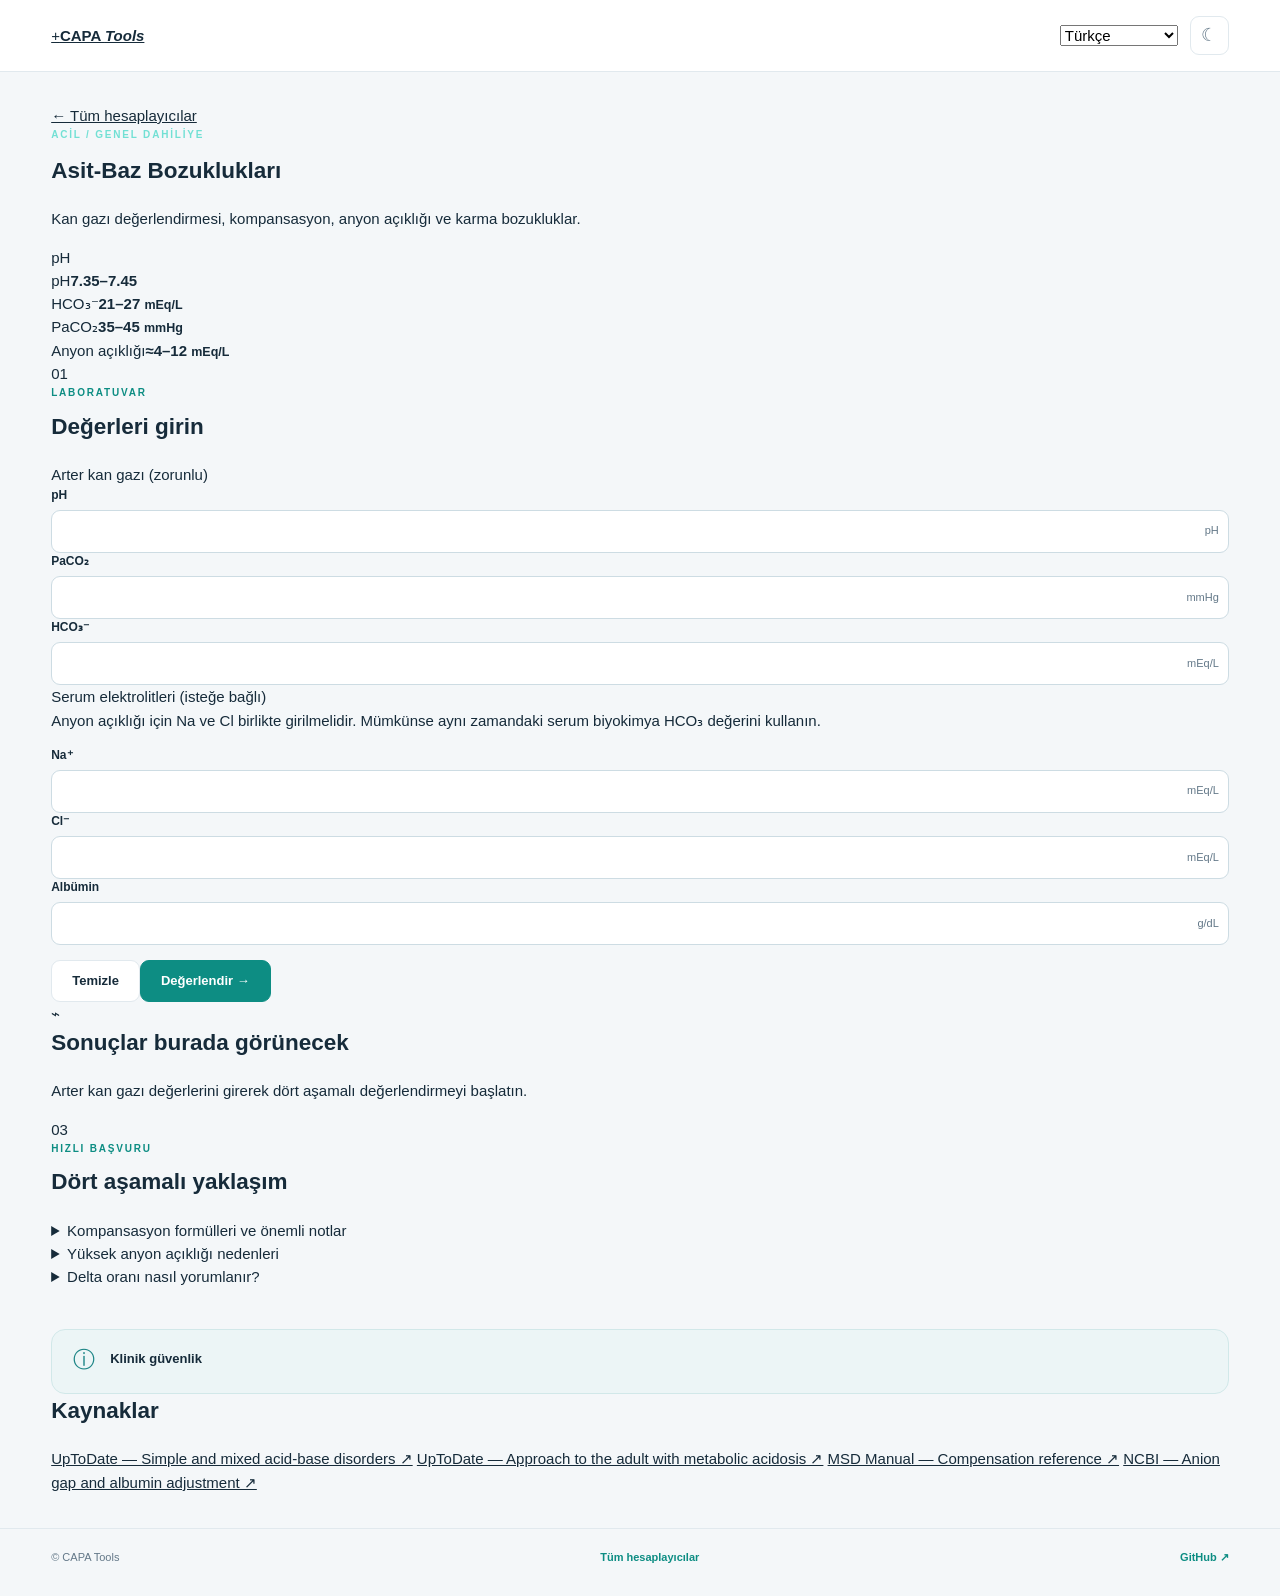
==== acidbase.html @ 9b5ca326 "Build dedicated acid-base workup page with concise clinical reference" ====
<!doctype html>
<html lang="tr" dir="ltr">
<head>
  <meta charset="utf-8">
  <meta name="viewport" content="width=device-width, initial-scale=1">
  <meta name="theme-color" content="#10283a">
  <meta name="description" content="CAPA Tools acid–base assessment: pH, expected compensation, anion gap and delta ratio.">
  <meta http-equiv="Content-Security-Policy" content="default-src 'self'; script-src 'self'; style-src 'self'; img-src 'self' data:; connect-src 'none'; object-src 'none'; base-uri 'self'; form-action 'none'">
  <title>Acid–Base Disorders · CAPA Tools</title>
  <link rel="stylesheet" href="styles.css">
  <link rel="stylesheet" href="acidbase.css">
  <script src="acidbase-engine.js" defer></script>
  <script src="acidbase.js" defer></script>
</head>
<body class="acid-page">
  <a href="#content" class="skip-link">Skip to content</a>
  <header class="topbar">
    <a class="ab-brand" href="./"><span class="ab-brand-symbol">+</span><strong>CAPA <em>Tools</em></strong></a>
    <div class="topbar-actions">
      <label for="lang" class="sr-only">Language</label>
      <select id="lang" aria-label="Language">
        <option value="tr">Türkçe</option><option value="az">Azərbaycanca</option><option value="ar">العربية</option><option value="en">English</option>
      </select>
      <button id="theme" type="button" class="icon-btn" aria-label="Toggle theme">☾</button>
    </div>
  </header>
  <main id="content" class="ab-container">
    <a href="./" class="ab-back" id="back">← Tüm hesaplayıcılar</a>
    <section class="ab-hero">
      <div><p class="eyebrow" id="eyebrow">ACİL / GENEL DAHİLİYE</p><h1 id="title">Asit-Baz Bozuklukları</h1><p id="intro">Kan gazı değerlendirmesi, kompansasyon, anyon açıklığı ve karma bozukluklar.</p></div>
      <div class="ab-hero-icon" aria-hidden="true">pH</div>
    </section>
    <section class="ab-normal" aria-label="Reference intervals">
      <div class="ab-normal-cell"><span>pH</span><strong>7.35–7.45</strong></div>
      <div class="ab-normal-cell"><span>HCO₃⁻</span><strong>21–27 <small>mEq/L</small></strong></div>
      <div class="ab-normal-cell"><span>PaCO₂</span><strong>35–45 <small>mmHg</small></strong></div>
      <div class="ab-normal-cell"><span id="agNormalLabel">Anyon açıklığı</span><strong>≈4–12 <small>mEq/L</small></strong></div>
    </section>
    <div class="ab-layout">
      <section class="ab-panel" aria-labelledby="inputsHeading">
        <div class="ab-panel-heading"><span class="ab-panel-index">01</span><div><p class="eyebrow dark" id="inputsEyebrow">LABORATUVAR</p><h2 id="inputsHeading">Değerleri girin</h2></div></div>
        <form id="acidForm" novalidate>
          <div class="ab-subtitle" id="abgSub">Arter kan gazı (zorunlu)</div>
          <div class="ab-field-grid">
            <div class="form-field"><label for="ph">pH</label><div class="input-shell"><input id="ph" name="ph" type="number" min="6.6" max="7.9" step="0.01" inputmode="decimal" required dir="ltr"><span class="field-unit">pH</span></div></div>
            <div class="form-field"><label for="pco2">PaCO₂</label><div class="input-shell"><input id="pco2" name="pco2" type="number" min="5" max="180" step="any" inputmode="decimal" required dir="ltr"><span class="field-unit">mmHg</span></div></div>
            <div class="form-field"><label for="hco3">HCO₃⁻</label><div class="input-shell"><input id="hco3" name="hco3" type="number" min="1" max="70" step="any" inputmode="decimal" required dir="ltr"><span class="field-unit">mEq/L</span></div></div>
          </div>
          <div class="ab-subtitle optional" id="chemSub">Serum elektrolitleri (isteğe bağlı)</div>
          <p class="ab-hint" id="chemHelp">Anyon açıklığı için Na ve Cl birlikte girilmelidir. Mümkünse aynı zamandaki serum biyokimya HCO₃ değerini kullanın.</p>
          <div class="ab-field-grid">
            <div class="form-field"><label for="na">Na⁺</label><div class="input-shell"><input id="na" name="na" type="number" min="70" max="220" step="any" inputmode="decimal" dir="ltr"><span class="field-unit">mEq/L</span></div></div>
            <div class="form-field"><label for="cl">Cl⁻</label><div class="input-shell"><input id="cl" name="cl" type="number" min="30" max="180" step="any" inputmode="decimal" dir="ltr"><span class="field-unit">mEq/L</span></div></div>
            <div class="form-field"><label for="albumin" id="albuminLabel">Albümin</label><div class="input-shell"><input id="albumin" name="albumin" type="number" min="0.5" max="6.5" step="any" inputmode="decimal" dir="ltr"><span class="field-unit">g/dL</span></div></div>
          </div>
          <p class="ab-form-error" id="formError" role="alert" aria-live="polite"></p>
          <div class="ab-actions"><button type="button" class="secondary-btn" id="clear">Temizle</button><button type="submit" class="primary-btn" id="run">Değerlendir →</button></div>
        </form>
      </section>
      <div class="ab-result-column">
        <section class="ab-panel ab-empty-result" id="placeholder" aria-label="Results">
          <div class="ab-placeholder-symbol">⌁</div><h2 id="placeholderTitle">Sonuçlar burada görünecek</h2><p id="placeholderText">Arter kan gazı değerlerini girerek dört aşamalı değerlendirmeyi başlatın.</p>
        </section>
        <section class="ab-panel" id="results" hidden aria-live="polite">
          <div class="ab-panel-heading"><span class="ab-panel-index">02</span><div><p class="eyebrow dark" id="resultEyebrow">ANALİZ</p><h2 id="resultsTitle">Değerlendirme</h2></div></div>
          <div class="ab-result-primary"><span id="phResultLabel">pH durumu</span><strong id="phResult"></strong><div id="primaryResult"></div></div>
          <div class="ab-result-block"><h3 id="compHeading">Beklenen kompansasyon</h3><div id="compContent"></div></div>
          <div class="ab-result-block"><h3 id="agHeading">Anyon açıklığı ve delta oranı</h3><div id="agContent"></div></div>
          <div class="ab-result-block" id="warningsBlock"><h3 id="cautionsHeading">Yorum ve uyarılar</h3><ul id="warnings"></ul></div>
        </section>
      </div>
    </div>
    <section class="ab-guide ab-panel" aria-labelledby="guideHeading">
      <div class="ab-panel-heading"><span class="ab-panel-index">03</span><div><p class="eyebrow dark" id="guideEyebrow">HIZLI BAŞVURU</p><h2 id="guideHeading">Dört aşamalı yaklaşım</h2></div></div>
      <div class="ab-guide-grid" id="guideSteps"></div>
      <details class="ab-details"><summary id="formulaSummary">Kompansasyon formülleri ve önemli notlar</summary><div class="ab-table-scroll"><table class="ab-ref-table"><thead><tr><th id="disorderHeading">Bozukluk</th><th id="formulaHeading">Beklenen yanıt</th></tr></thead><tbody id="formulaRows"></tbody></table></div><p class="ab-reference-note" id="formulaNote"></p></details>
      <details class="ab-details"><summary id="causesSummary">Yüksek anyon açıklığı nedenleri</summary><p class="ab-guide-copy" id="causesContent"></p></details>
      <details class="ab-details"><summary id="deltaSummary">Delta oranı nasıl yorumlanır?</summary><p class="ab-guide-copy" id="deltaContent"></p></details>
    </section>
    <section class="safety-note"><span class="safety-icon" aria-hidden="true">ⓘ</span><div><h3 id="safetyHeading">Klinik güvenlik</h3><p id="safetyContent"></p></div></section>
    <section class="ab-sources" aria-label="References">
      <h2 id="sourcesHeading">Kaynaklar</h2>
      <a href="https://www.uptodate.com/contents/simple-and-mixed-acid-base-disorders" target="_blank" rel="noopener noreferrer">UpToDate — Simple and mixed acid-base disorders ↗</a>
      <a href="https://www.uptodate.com/contents/approach-to-the-adult-with-metabolic-acidosis" target="_blank" rel="noopener noreferrer">UpToDate — Approach to the adult with metabolic acidosis ↗</a>
      <a href="https://www.msdmanuals.com/professional/multimedia/table/primary-changes-and-compensations-in-simple-acid-base-disorders" target="_blank" rel="noopener noreferrer">MSD Manual — Compensation reference ↗</a>
      <a href="https://www.ncbi.nlm.nih.gov/books/NBK448090/" target="_blank" rel="noopener noreferrer">NCBI — Anion gap and albumin adjustment ↗</a>
    </section>
  </main>
  <footer class="footer ab-footer"><span>© CAPA Tools</span><a href="./" id="footerBack">Tüm hesaplayıcılar</a><a href="https://github.com/denizseyithanoglu/capatools" target="_blank" rel="noopener noreferrer">GitHub ↗</a></footer>
  <noscript><p class="noscript">Enable JavaScript to calculate.</p></noscript>
</body>
</html>
---- styles.css ----
:root{color-scheme:light;--bg:#f4f7f9;--panel:#fff;--text:#162b3a;--muted:#637888;--border:#e1e9ee;--subtle:#f1f6f8;--primary:#0d8d83;--primary-dark:#086a64;--shadow:0 12px 35px rgba(14,42,58,.06)}
*{box-sizing:border-box}html{scroll-behavior:smooth}body{margin:0;font:15px/1.55 -apple-system,BlinkMacSystemFont,"Segoe UI",Tahoma,Arial,sans-serif;color:var(--text);background:var(--bg)}button,input,select{font:inherit}button{cursor:pointer}button:focus-visible,input:focus-visible,select:focus-visible,a:focus-visible{outline:3px solid #47b8b0;outline-offset:3px}a{color:inherit}h1,h2,h3,p{margin-top:0}.sr-only{position:absolute;width:1px;height:1px;padding:0;margin:-1px;overflow:hidden;clip:rect(0,0,0,0);white-space:nowrap;border:0}.skip-link{position:fixed;top:-80px;inset-inline-start:15px;z-index:200;padding:10px 15px;background:#fff;color:#062e38}.skip-link:focus{top:12px}.app-shell{display:grid;grid-template-columns:265px minmax(0,1fr);min-height:100vh}
.sidebar{position:sticky;top:0;align-self:start;height:100vh;display:flex;flex-direction:column;background:#102b3b;color:#d0e0e7;padding:32px 16px 20px;overflow-y:auto;z-index:25}.brand{text-decoration:none;display:flex;align-items:center;gap:12px;padding:0 14px 35px;color:#fff}.brand-mark{display:flex;align-items:center;justify-content:center;background:#16a99c;border-radius:13px;height:43px;width:43px;font-size:32px;font-weight:300;box-shadow:0 6px 20px rgba(25,171,160,.24)}.brand strong{font-size:21px;letter-spacing:-.6px;line-height:1.2;display:block}.brand-accent{font-weight:400;color:#56d8cc}.brand small{display:block;color:#a7bbc5;font-size:11px;letter-spacing:.2px;margin-top:2px}.nav-overline{font-size:10px;letter-spacing:1.4px;font-weight:800;color:#7295a5;margin:0 14px 12px}.category-item{width:100%;display:flex;align-items:center;gap:12px;border:0;background:transparent;color:#b9ced7;text-align:start;padding:11px 12px;margin:2px 0;border-radius:10px;font-size:13px;min-height:44px;transition:background .15s,color .15s}.category-item:hover{background:#1a3a49;color:#fff}.category-item.active{background:#1a504f;color:#fff;box-shadow:inset 3px 0 0 #3bd2c1}.category-emoji{font-size:18px;width:22px;text-align:center;flex-shrink:0}.category-name{flex:1}.category-count{font-size:11px;color:#8caab5;background:#203d4d;padding:2px 8px;border-radius:14px}.category-item.active .category-count{color:#d7faf5;background:#276b68}.sidebar-foot{margin-top:auto;padding:27px 13px 5px;color:#779aa7;font-size:11px;display:flex;align-items:flex-start;gap:9px}.status-dot{width:7px;height:7px;min-width:7px;border-radius:50%;background:#52d4c6;margin-top:5px}.main-column{min-width:0}.topbar{height:72px;background:var(--panel);border-bottom:1px solid var(--border);display:flex;align-items:center;justify-content:space-between;padding:0 clamp(22px,4vw,60px)}.topbar-name{font-size:13px;letter-spacing:.6px;font-weight:500;color:var(--muted)}.topbar-name strong{color:var(--primary)}.topbar-actions{display:flex;align-items:center;gap:12px}#languageSelect{border:1px solid var(--border);background:var(--panel);color:var(--text);border-radius:9px;padding:8px 10px;min-height:38px;max-width:170px}.icon-btn{border:1px solid var(--border);background:var(--panel);color:var(--muted);border-radius:9px;width:39px;height:39px;display:grid;place-items:center;font-size:18px}.icon-btn:hover{background:var(--subtle);color:var(--text)}.mobile-menu{display:none}
main{padding:32px clamp(22px,4vw,60px) 34px;max-width:1580px;margin:auto}.hero{position:relative;display:flex;justify-content:space-between;align-items:center;overflow:hidden;background:linear-gradient(115deg,#102e40 8%,#174b56 75%,#18635f);color:#fff;min-height:241px;border-radius:20px;padding:38px clamp(24px,4.2vw,55px);box-shadow:0 18px 42px rgba(15,55,66,.12)}.hero-copy{position:relative;z-index:2;max-width:650px}.eyebrow{color:#72e0d4;font-weight:800;font-size:10px;letter-spacing:1.8px;margin:0 0 11px}.hero h1{font-size:clamp(25px,3vw,37px);letter-spacing:-1.1px;line-height:1.18;margin:0 0 12px;font-weight:760}.hero p{font-size:14px;color:#c9dce2;max-width:610px;line-height:1.75;margin-bottom:23px}.hero-metrics{display:flex;gap:26px;flex-wrap:wrap}.metric{display:flex;align-items:baseline;gap:8px}.metric strong{font-size:22px;line-height:1;color:#fff}.metric span{font-size:11px;color:#a8cbd1}.hero-symbol{width:190px;height:190px;flex-shrink:0;border:1px solid rgba(161,239,232,.17);border-radius:50%;display:grid;place-items:center;margin-inline-end:30px;position:relative}.hero-symbol:before,.hero-symbol:after{content:"";position:absolute;inset:24px;border:1px solid rgba(142,220,214,.2);border-radius:50%}.hero-symbol:after{inset:-30px}.hero-symbol>span{font-size:105px;font-weight:200;line-height:1;color:#48d5c6;text-shadow:0 0 32px rgba(61,212,199,.34)}.hero-symbol i{position:absolute;width:9px;height:9px;border-radius:50%;background:#55d5ca;top:20px;left:22px}.hero-symbol i:last-child{top:auto;left:auto;right:5px;bottom:35px;width:5px;height:5px}
.workspace{margin-top:38px}.section-head{display:flex;justify-content:space-between;align-items:flex-end;gap:20px}.eyebrow.dark{color:var(--primary);margin-bottom:9px}.section-head h2{font-size:26px;letter-spacing:-.7px;line-height:1.2;margin-bottom:7px}.section-description{color:var(--muted);font-size:13px;margin-bottom:0}.tool-controls{display:flex;align-items:center;justify-content:space-between;gap:20px;margin-top:22px;margin-bottom:18px}.search-wrap{position:relative;display:flex;align-items:center;flex:1;max-width:470px}.search-wrap>span{position:absolute;inset-inline-start:15px;color:#7b98a4;font-size:24px;font-weight:400;pointer-events:none;line-height:1}.search-wrap input{width:100%;height:44px;border:1px solid var(--border);border-radius:11px;padding:0 40px;background:var(--panel);color:var(--text);outline-offset:2px}.search-wrap input::placeholder{color:#9baeb8}.results-count{white-space:nowrap;color:var(--muted);font-size:12px}.tool-grid{display:grid;grid-template-columns:repeat(auto-fill,minmax(225px,1fr));gap:16px}.tool-card{position:relative;display:flex;flex-direction:column;min-height:189px;text-align:start;padding:19px 18px;border-radius:15px;border:1px solid var(--border);background:var(--panel);box-shadow:var(--shadow);transition:transform .17s,border-color .17s,box-shadow .17s;color:var(--text)}.tool-card:hover{transform:translateY(-3px);border-color:#8ad5ce;box-shadow:0 16px 31px rgba(14,42,58,.1)}.tool-card:focus-visible{outline:3px solid #47b8b0}.tool-card-top{display:flex;align-items:center;justify-content:space-between}.tool-icon{display:grid;place-items:center;width:42px;height:42px;border-radius:12px;background:#ebf7f5;font-size:22px}.tool-favorite{background:transparent;border:0;color:#a4b6bf;font-size:20px;line-height:1;padding:6px;border-radius:8px}.tool-favorite:hover,.tool-favorite.selected{color:#cb994a}.tool-card h3{font-size:15px;letter-spacing:-.2px;margin:15px 0 5px;font-weight:730;line-height:1.3}.tool-card p{color:var(--muted);font-size:12px;margin:0;line-height:1.55;flex:1}.tool-card-bottom{display:flex;align-items:center;justify-content:space-between;margin-top:17px;padding-top:13px;border-top:1px solid var(--border);font-size:10px;color:#6f8a97}.tool-card-bottom span:last-child{font-size:18px;color:var(--primary)}.empty-state{padding:55px 20px;text-align:center;border:1px dashed var(--border);border-radius:18px;background:var(--panel)}.empty-icon{color:#8aafba;font-size:35px}.empty-state h3{margin-bottom:5px}.empty-state p{color:var(--muted);font-size:13px}.safety-note{display:flex;align-items:flex-start;gap:15px;background:#ecf5f6;border:1px solid #d1e8e9;border-radius:14px;padding:19px 21px;margin-top:40px}.safety-icon{font-size:22px;color:#1d8586;line-height:1}.safety-note h3{font-size:13px;margin-bottom:5px}.safety-note p{font-size:12px;line-height:1.7;color:#536e79;margin:0}.footer{display:flex;gap:20px;flex-wrap:wrap;align-items:center;justify-content:space-between;border-top:1px solid var(--border);padding:20px clamp(22px,4vw,60px) 30px;color:var(--muted);font-size:11px}.footer a{text-decoration:none;color:var(--primary);font-weight:600}
.dialog-backdrop{position:fixed;inset:0;background:rgba(4,22,33,.68);z-index:80;display:flex;align-items:center;justify-content:center;padding:20px;backdrop-filter:blur(4px)}[hidden]{display:none!important}.calc-dialog{background:var(--panel);border-radius:20px;width:min(100%,690px);max-height:min(92vh,870px);display:flex;flex-direction:column;box-shadow:0 28px 90px rgba(0,0,0,.28);overflow:hidden}.dialog-head{display:flex;justify-content:space-between;align-items:flex-start;gap:14px;padding:26px 30px 16px;border-bottom:1px solid var(--border)}.dialog-heading{display:flex;gap:15px;align-items:center;min-width:0}.dialog-icon{width:48px;height:48px;display:grid;place-items:center;flex-shrink:0;border-radius:14px;background:#e8f7f5;font-size:24px}.dialog-heading h2{font-size:22px;letter-spacing:-.4px;line-height:1.23;margin:0}.dialog-heading .eyebrow{font-size:10px;letter-spacing:1px}.close-btn{flex-shrink:0}.dialog-scroll{overflow-y:auto;padding:24px 30px;overscroll-behavior:contain}.dialog-intro{color:var(--muted);font-size:13px;margin-bottom:22px}.fields-grid{display:grid;grid-template-columns:repeat(2,minmax(0,1fr));gap:18px}.form-field{display:flex;flex-direction:column;gap:7px;min-width:0}.form-field label{font-size:12px;font-weight:700;line-height:1.35}.form-field input,.form-field select{width:100%;height:43px;border:1px solid #cddce3;border-radius:9px;background:var(--panel);color:var(--text);padding:0 12px;min-width:0}.form-field input:focus,.form-field select:focus{border-color:var(--primary)}.form-field input[aria-invalid=true]{border-color:#ce6c5e}.input-shell{position:relative}.input-shell input{padding-inline-end:72px;direction:ltr;text-align:start}.field-unit{position:absolute;inset-inline-end:10px;top:50%;transform:translateY(-50%);font-size:11px;color:var(--muted);pointer-events:none}.field-help{font-size:11px;color:var(--muted);line-height:1.5;margin:0}.form-error{display:block;margin-top:12px;color:#b13a2f;font-size:12px;min-height:18px}.calc-output{background:#eaf8f5;border:1px solid #bce4dd;border-radius:12px;margin-top:18px;padding:19px 20px}.output-label{font-size:11px;font-weight:800;letter-spacing:.6px;text-transform:uppercase;color:#447d79}.output-value{display:flex;align-items:baseline;gap:10px;flex-wrap:wrap;margin-top:5px;color:#086c64}.output-value strong{font-size:35px;letter-spacing:-1px;line-height:1.2;direction:ltr;unicode-bidi:isolate}.output-value span{font-size:14px}.calc-output p{font-size:12px;color:#52746f;margin:7px 0 0}.calc-warning{margin-top:21px;padding:13px 15px;border-inline-start:3px solid #d5a14d;background:#fff7e9;border-radius:3px 9px 9px 3px;font-size:12px;color:#755521;line-height:1.7}.reference-block{margin-top:23px;padding-top:16px;border-top:1px solid var(--border);font-size:11px;display:flex;flex-wrap:wrap;align-items:center;gap:8px;color:var(--muted)}.reference-block a{color:var(--primary);font-weight:700;text-decoration:none}.reference-block a:hover{text-decoration:underline}.reference-block p{flex-basis:100%;margin:1px 0 0;font-size:11px;direction:ltr;text-align:start;unicode-bidi:isolate;overflow-wrap:anywhere}.dialog-footer{display:flex;justify-content:flex-end;gap:11px;padding:17px 30px 22px;border-top:1px solid var(--border)}.primary-btn,.secondary-btn{border-radius:9px;padding:10px 20px;min-height:42px;font-size:13px;font-weight:740}.primary-btn{color:#fff;background:var(--primary);border:1px solid var(--primary)}.primary-btn:hover{background:var(--primary-dark)}.secondary-btn{color:var(--text);background:var(--panel);border:1px solid var(--border)}.secondary-btn:hover{background:var(--subtle)}.mobile-backdrop{position:fixed;inset:0;z-index:20;background:rgba(0,0,0,.55)}.noscript{text-align:center;padding:15px;background:#fff6cf}
:root[data-theme=dark]{color-scheme:dark;--bg:#0e1c27;--panel:#172c3a;--text:#ebf3f5;--muted:#a6bac4;--border:#2b4654;--subtle:#193746;--shadow:0 10px 25px rgba(0,0,0,.13)}:root[data-theme=dark] .tool-icon,:root[data-theme=dark] .dialog-icon{background:#194947}:root[data-theme=dark] .safety-note{background:#1b3c46;border-color:#285c63}:root[data-theme=dark] .safety-note p{color:#a9c5ce}:root[data-theme=dark] .safety-note h3{color:#e8f4f4}:root[data-theme=dark] .calc-output{background:#17433f;border-color:#22635a}:root[data-theme=dark] .output-label,:root[data-theme=dark] .calc-output p{color:#abd3ce}:root[data-theme=dark] .output-value{color:#68e1d1}:root[data-theme=dark] .calc-warning{background:#3b3023;color:#f6d8a1}:root[data-theme=dark] .form-field input,:root[data-theme=dark] .form-field select{border-color:#527080}
@media(max-width:1120px){.app-shell{grid-template-columns:235px minmax(0,1fr)}.sidebar{padding-inline:10px}.hero-symbol{width:140px;height:140px;margin-inline-end:15px}.hero-symbol>span{font-size:79px}.tool-grid{grid-template-columns:repeat(auto-fill,minmax(205px,1fr))}}
@media(max-width:820px){.app-shell{display:block}.sidebar{position:fixed;inset-block:0;inset-inline-start:0;width:min(85vw,310px);transform:translateX(-105%);transition:transform .2s ease;z-index:30}.sidebar.open{transform:translateX(0)}html[dir=rtl] .sidebar{transform:translateX(105%)}html[dir=rtl] .sidebar.open{transform:translateX(0)}.mobile-menu{display:grid}.topbar{height:63px;padding-inline:19px}.topbar-name{margin-inline-end:auto;margin-inline-start:14px}.hero-symbol{display:none}.hero{min-height:205px}.hero p{margin-bottom:17px}main{padding:22px 19px}.workspace{margin-top:29px}.tool-grid{grid-template-columns:repeat(2,minmax(0,1fr))}.footer{padding-inline:19px}}
@media(max-width:520px){.hero{padding:28px 23px;border-radius:16px}.hero h1{font-size:26px}.hero-metrics{gap:15px}.metric strong{font-size:19px}.metric span{font-size:10px}.section-head h2{font-size:22px}.tool-grid{grid-template-columns:1fr;gap:11px}.tool-card{min-height:150px}.tool-card h3{margin-top:12px}.tool-controls{gap:10px}.results-count{font-size:10px}.dialog-backdrop{padding:0;align-items:stretch}.calc-dialog{width:100%;max-height:100dvh;height:100dvh;border-radius:0}.dialog-head{padding:18px 17px 15px}.dialog-heading h2{font-size:19px}.dialog-scroll{padding:20px 18px}.dialog-footer{padding:13px 18px 18px}.fields-grid{grid-template-columns:1fr;gap:14px}#languageSelect{padding:7px;max-width:132px}.topbar-actions{gap:7px}.footer{gap:10px}.hero-symbol{display:none}}
@media(prefers-reduced-motion:reduce){*,*:before,*:after{scroll-behavior:auto!important;transition:none!important;animation:none!important}}
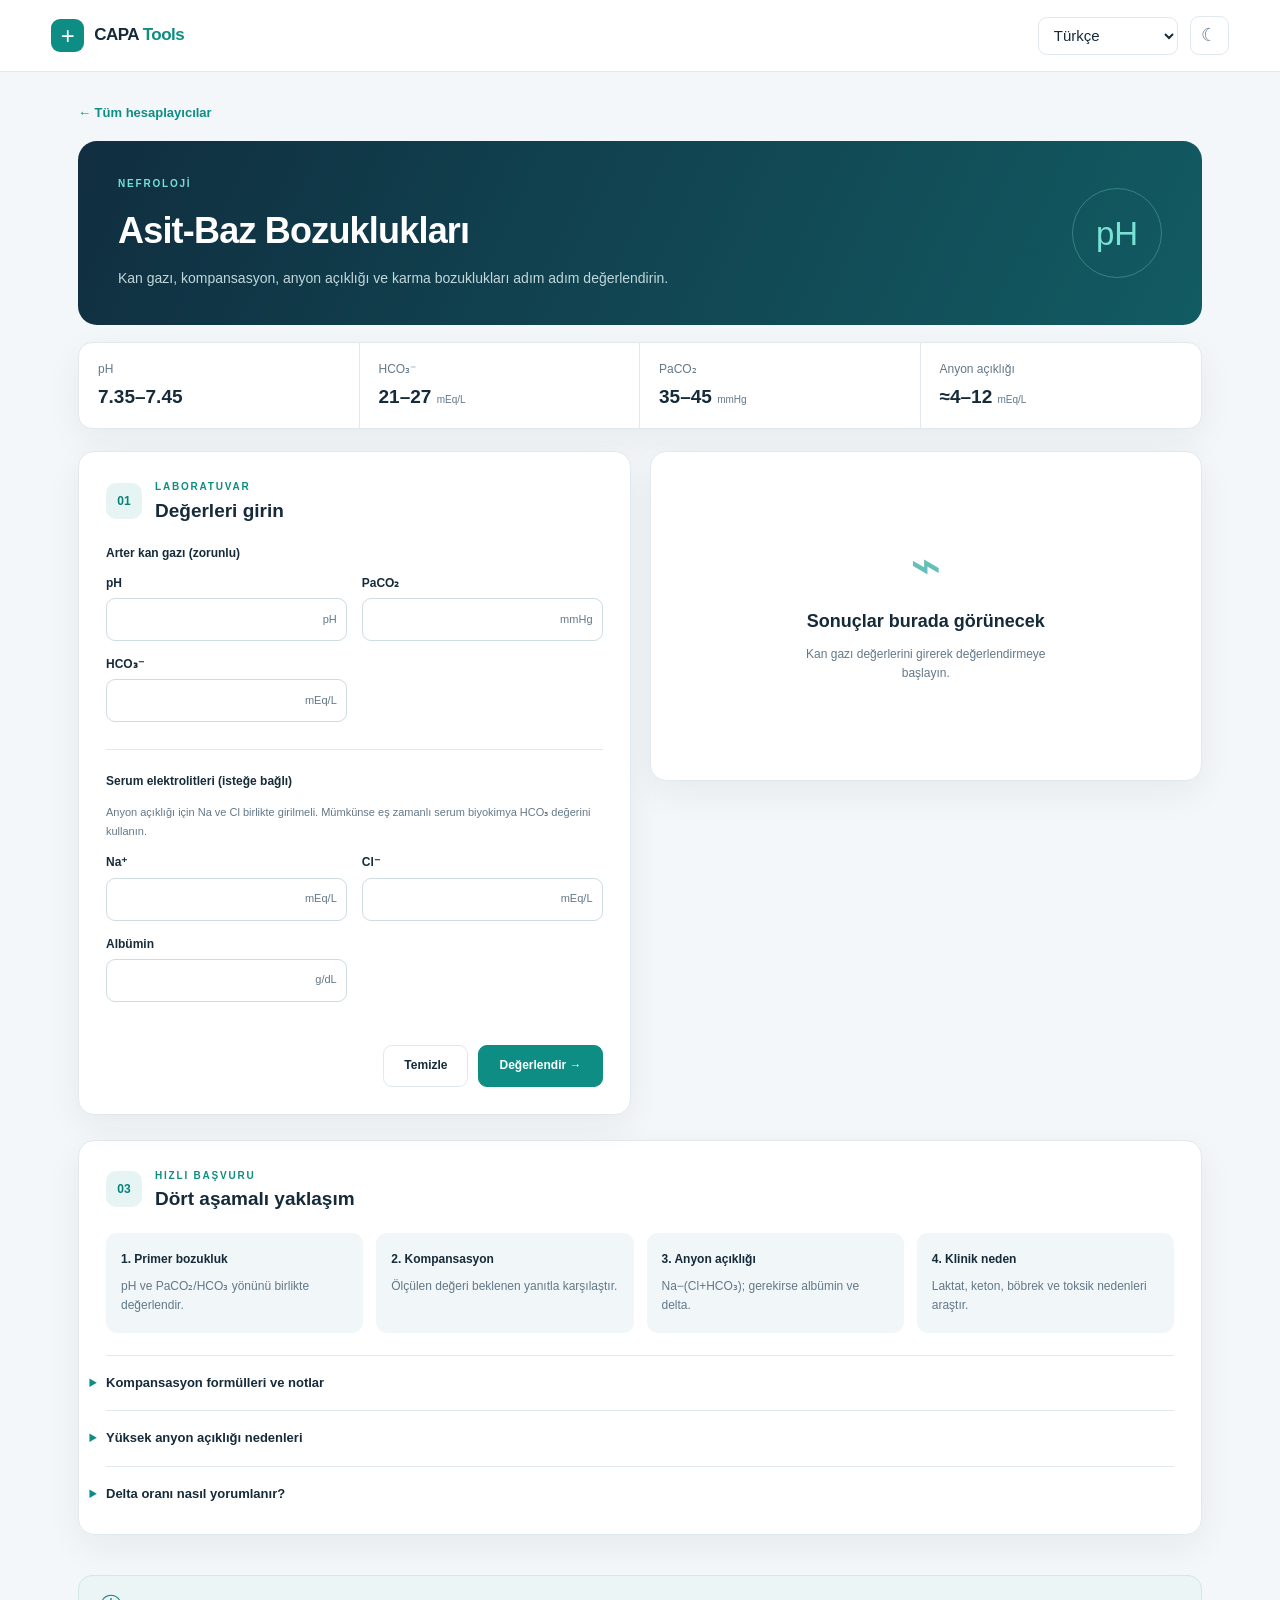
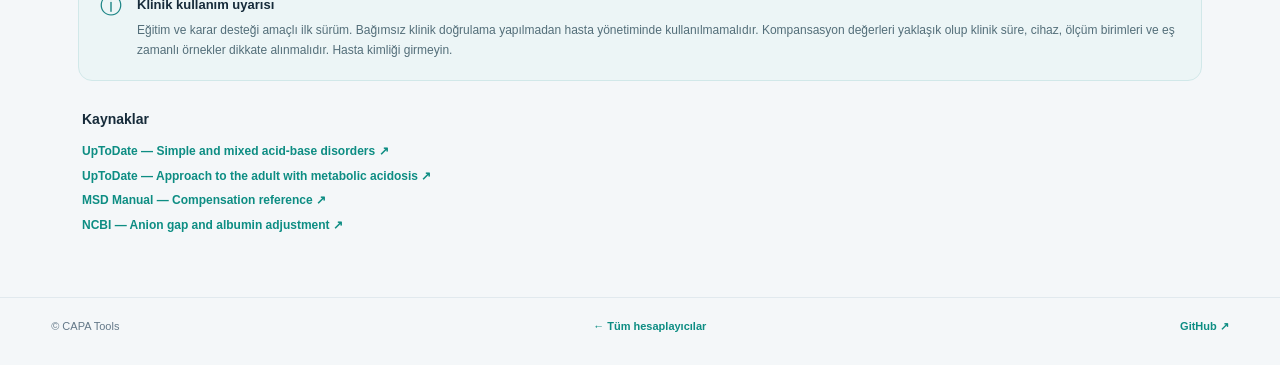
==== commit 59250f74: "Move acid-base calculator under nephrology" ====
--- a/acidbase.html
+++ b/acidbase.html
@@ -27,7 +27,7 @@
   <main id="content" class="ab-container">
     <a href="./" class="ab-back" id="back">← Tüm hesaplayıcılar</a>
     <section class="ab-hero">
-      <div><p class="eyebrow" id="eyebrow">ACİL / GENEL DAHİLİYE</p><h1 id="title">Asit-Baz Bozuklukları</h1><p id="intro">Kan gazı değerlendirmesi, kompansasyon, anyon açıklığı ve karma bozukluklar.</p></div>
+      <div><p class="eyebrow" id="eyebrow">NEFROLOJİ</p><h1 id="title">Asit-Baz Bozuklukları</h1><p id="intro">Kan gazı değerlendirmesi, kompansasyon, anyon açıklığı ve karma bozukluklar.</p></div>
       <div class="ab-hero-icon" aria-hidden="true">pH</div>
     </section>
     <section class="ab-normal" aria-label="Reference intervals">
--- a/acidbase.css
+++ b/acidbase.css
@@ -0,0 +1 @@
+.acid-page{min-height:100vh}.ab-brand{display:inline-flex;align-items:center;gap:10px;text-decoration:none;color:var(--text)}.ab-brand strong{font-size:17px;letter-spacing:-.5px}.ab-brand em{font-style:normal;color:var(--primary)}.ab-brand-symbol{display:grid;place-items:center;width:33px;height:33px;border-radius:9px;background:var(--primary);font-size:24px;color:white;line-height:1}.ab-container{max-width:1180px;padding:28px 28px 50px;margin:auto}.ab-back{display:inline-block;margin-bottom:18px;color:var(--primary);font-size:13px;font-weight:700;text-decoration:none}.ab-back:hover{text-decoration:underline}.ab-hero{display:flex;justify-content:space-between;align-items:center;gap:20px;border-radius:19px;padding:35px 40px;background:linear-gradient(115deg,#102e40,#125b62);color:#fff}.ab-hero h1{font-size:clamp(25px,3vw,36px);letter-spacing:-.8px;margin:0 0 10px}.ab-hero p:last-child{font-size:14px;color:#c2d7dc;margin:0}.ab-hero-icon{width:90px;height:90px;border:1px solid rgba(132,233,221,.3);color:#78e2d5;border-radius:50%;display:grid;place-items:center;font-size:33px;font-weight:300;flex-shrink:0}.ab-normal{display:grid;grid-template-columns:repeat(4,minmax(0,1fr));background:var(--panel);border:1px solid var(--border);border-radius:14px;margin-top:17px;box-shadow:var(--shadow)}.ab-normal-cell{padding:17px 19px;border-inline-end:1px solid var(--border);display:flex;flex-direction:column;gap:3px}.ab-normal-cell:last-child{border:0}.ab-normal-cell span{color:var(--muted);font-size:12px}.ab-normal-cell strong{font-size:19px;direction:ltr;unicode-bidi:isolate;text-align:start}.ab-normal-cell small{font-size:10px;color:var(--muted);font-weight:500}.ab-layout{display:grid;grid-template-columns:1fr 1fr;gap:19px;margin-top:22px;align-items:start}.ab-panel{border:1px solid var(--border);border-radius:16px;background:var(--panel);box-shadow:var(--shadow);padding:27px}.ab-panel-heading{display:flex;align-items:center;gap:13px;margin-bottom:22px}.ab-panel-index{width:36px;height:36px;flex-shrink:0;border-radius:10px;background:#e6f5f3;color:#078278;display:grid;place-items:center;font-size:12px;font-weight:800;direction:ltr}.ab-panel-heading h2{font-size:19px;line-height:1.2;margin:0}.ab-panel-heading .eyebrow{margin-bottom:5px}.ab-subtitle{font-size:12px;font-weight:800;margin:4px 0 12px}.ab-subtitle.optional{margin-top:27px;padding-top:22px;border-top:1px solid var(--border)}.ab-field-grid{display:grid;grid-template-columns:repeat(2,minmax(0,1fr));gap:15px}.ab-field-grid .form-field label{font-size:12px}.ab-hint{color:var(--muted);font-size:11px;line-height:1.7;margin:0 0 14px}.ab-form-error{color:#b63b32;font-size:12px;min-height:18px;margin:12px 0 3px}.ab-actions{display:flex;justify-content:flex-end;gap:10px;margin-top:13px}.ab-actions button{font-size:12px}.ab-empty-result{text-align:center;display:flex;align-items:center;justify-content:center;flex-direction:column;min-height:330px}.ab-placeholder-symbol{font-size:53px;line-height:1;color:#65beb7;margin-bottom:17px}.ab-empty-result h2{font-size:18px;margin-bottom:9px}.ab-empty-result p{color:var(--muted);font-size:12px;max-width:290px}.ab-result-primary{padding:18px 19px;border:1px solid #b4e0d8;background:#eaf8f6;border-radius:11px}.ab-result-primary>span{display:block;font-size:11px;color:#497d7a;font-weight:700}.ab-result-primary>strong{display:block;color:#08796d;font-size:23px;line-height:1.4;margin-top:3px}.ab-result-primary>div{font-size:13px;color:#375b62;margin-top:7px;font-weight:600}.ab-result-block{margin-top:22px;border-top:1px solid var(--border);padding-top:17px}.ab-result-block h3{font-size:13px;margin-bottom:13px}.ab-result-block p,.ab-result-block li{font-size:12px;line-height:1.75;color:var(--muted)}.ab-result-block ul{padding-inline-start:19px;margin-bottom:0}.ab-result-block li+li{margin-top:7px}.ab-result-block .ab-comparison{margin-bottom:12px;padding:12px 13px;background:var(--subtle);border-radius:9px}.ab-comparison strong{font-size:12px;display:block;margin-bottom:5px}.ab-comparison p{margin:0}.ab-comparison .ab-value{font-weight:750;color:var(--text);direction:ltr;unicode-bidi:isolate;display:inline-block}.ab-metric-line{display:flex;justify-content:space-between;align-items:baseline;gap:15px;padding:9px 0;border-bottom:1px solid var(--border);font-size:12px}.ab-metric-line span{color:var(--muted)}.ab-metric-line strong{font-size:16px;direction:ltr;unicode-bidi:isolate}.ab-guide{margin-top:25px}.ab-guide-grid{display:grid;grid-template-columns:repeat(4,minmax(0,1fr));gap:13px}.ab-guide-step{background:var(--subtle);padding:17px 15px;border-radius:11px}.ab-guide-step b{display:block;font-size:12px;margin-bottom:8px}.ab-guide-step p{font-size:12px;line-height:1.65;color:var(--muted);margin-bottom:0}.ab-details{border-top:1px solid var(--border);padding:14px 0;font-size:13px}.ab-details:first-of-type{margin-top:22px}.ab-details:last-child{padding-bottom:0}.ab-details summary{cursor:pointer;font-weight:700;list-style-position:outside;padding:3px 0}.ab-details summary::marker{color:var(--primary)}.ab-table-scroll{overflow:auto;margin-top:14px}.ab-ref-table{width:100%;border-collapse:collapse;text-align:start;font-size:12px;line-height:1.55}.ab-ref-table th{text-align:start;background:var(--subtle);padding:10px 12px}.ab-ref-table td{border-bottom:1px solid var(--border);padding:10px 12px}.ab-ref-table td:last-child{direction:ltr;unicode-bidi:isolate;text-align:start}.ab-guide-copy,.ab-reference-note{font-size:12px;line-height:1.8;color:var(--muted);margin:13px 0 3px}.ab-sources{padding:28px 4px 12px;display:flex;flex-direction:column;gap:6px}.ab-sources h2{font-size:14px;margin-bottom:6px}.ab-sources a{font-size:12px;color:var(--primary);font-weight:650;text-decoration:none;overflow-wrap:anywhere}.ab-sources a:hover{text-decoration:underline}.ab-footer{max-width:none}.acid-page #lang{min-height:38px;padding:8px 11px;border:1px solid var(--border);border-radius:9px;background:var(--panel);color:var(--text)}.acid-page .form-field input{width:100%}.acid-page .field-unit{direction:ltr;unicode-bidi:isolate}html[data-theme=dark] .ab-panel-index{background:#1a4b46;color:#8ee6db}html[data-theme=dark] .ab-result-primary{background:#1a4844;border-color:#266b63}html[data-theme=dark] .ab-result-primary>strong{color:#8aeadd}html[data-theme=dark] .ab-result-primary>span,html[data-theme=dark] .ab-result-primary>div{color:#c4e9e2}@media(max-width:870px){.ab-layout{grid-template-columns:1fr}.ab-guide-grid{grid-template-columns:repeat(2,minmax(0,1fr))}}@media(max-width:620px){.ab-container{padding:18px 17px 34px}.ab-hero{padding:27px 23px}.ab-hero-icon{width:58px;height:58px;font-size:22px}.ab-normal{grid-template-columns:repeat(2,minmax(0,1fr))}.ab-normal-cell:nth-child(2){border-inline-end:0}.ab-normal-cell:nth-child(-n+2){border-bottom:1px solid var(--border)}.ab-normal-cell{padding:13px 14px}.ab-normal-cell strong{font-size:17px}.ab-panel{padding:21px 17px}.ab-guide-grid{grid-template-columns:1fr}.ab-field-grid{grid-template-columns:repeat(2,minmax(0,1fr))}.ab-actions{flex-wrap:wrap}.ab-hero p:last-child{font-size:12px}}@media(max-width:380px){.ab-field-grid{grid-template-columns:1fr}.ab-hero-icon{display:none}}
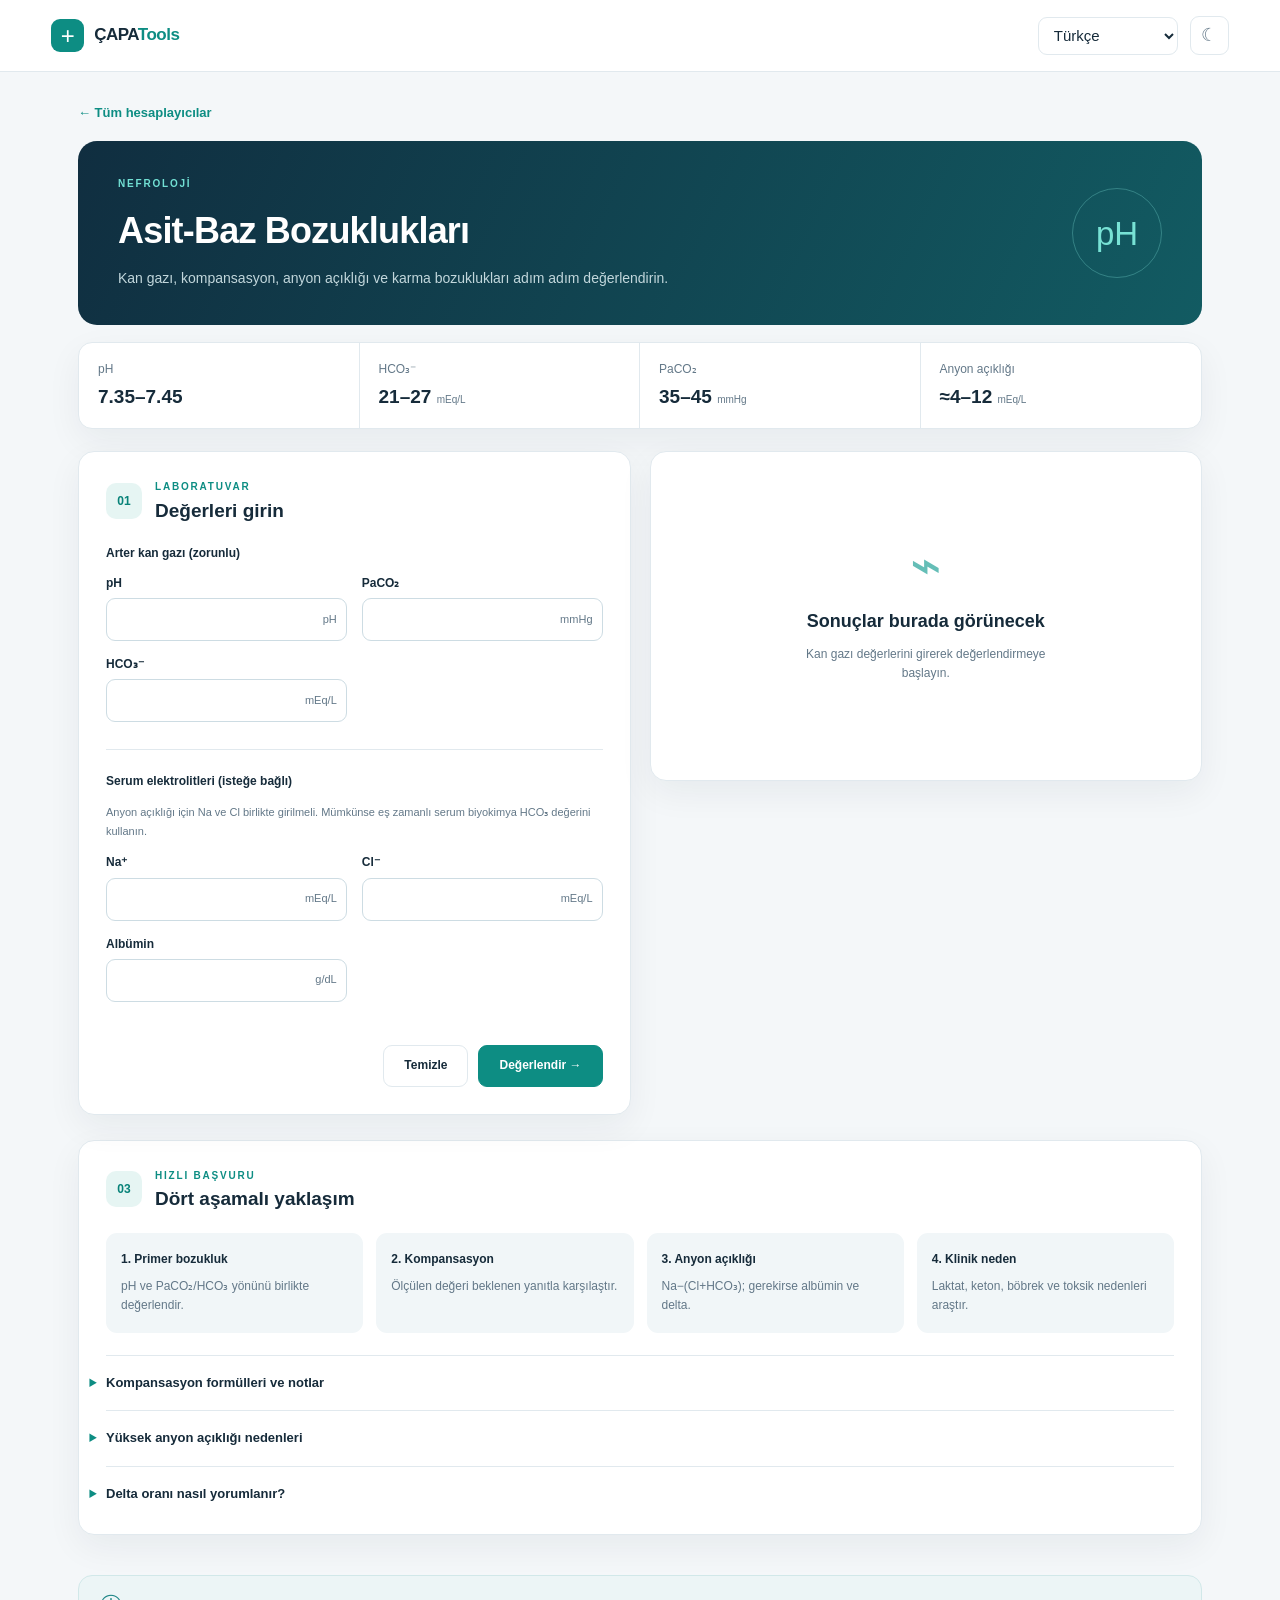
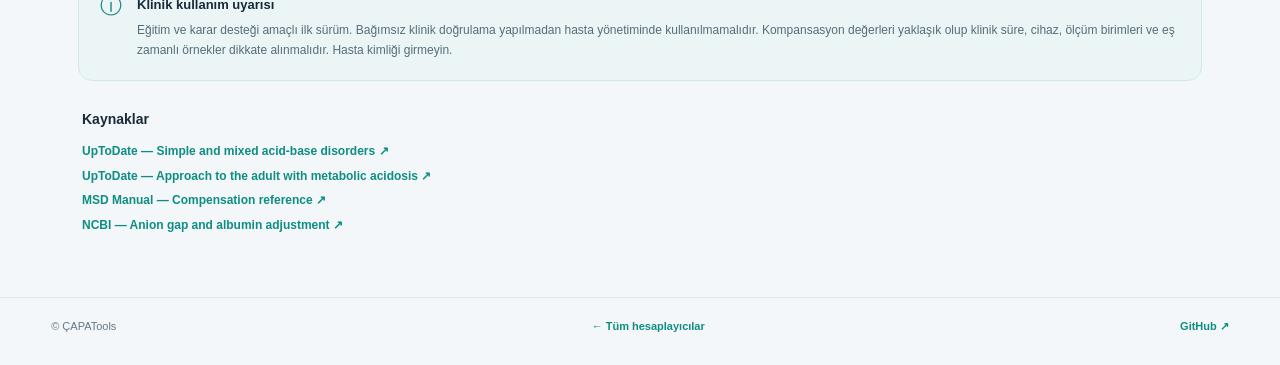
==== commit 86564dde: "Add endocrine phosphate calculator and rename site to ÇAPATools" ====
--- a/acidbase.html
+++ b/acidbase.html
@@ -4,9 +4,9 @@
   <meta charset="utf-8">
   <meta name="viewport" content="width=device-width, initial-scale=1">
   <meta name="theme-color" content="#10283a">
-  <meta name="description" content="CAPA Tools acid–base assessment: pH, expected compensation, anion gap and delta ratio.">
+  <meta name="description" content="ÇAPATools acid–base assessment: pH, expected compensation, anion gap and delta ratio.">
   <meta http-equiv="Content-Security-Policy" content="default-src 'self'; script-src 'self'; style-src 'self'; img-src 'self' data:; connect-src 'none'; object-src 'none'; base-uri 'self'; form-action 'none'">
-  <title>Acid–Base Disorders · CAPA Tools</title>
+  <title>Acid–Base Disorders · ÇAPATools</title>
   <link rel="stylesheet" href="styles.css">
   <link rel="stylesheet" href="acidbase.css">
   <script src="acidbase-engine.js" defer></script>
@@ -15,7 +15,7 @@
 <body class="acid-page">
   <a href="#content" class="skip-link">Skip to content</a>
   <header class="topbar">
-    <a class="ab-brand" href="./"><span class="ab-brand-symbol">+</span><strong>CAPA <em>Tools</em></strong></a>
+    <a class="ab-brand" href="./"><span class="ab-brand-symbol">+</span><strong>ÇAPA<em>Tools</em></strong></a>
     <div class="topbar-actions">
       <label for="lang" class="sr-only">Language</label>
       <select id="lang" aria-label="Language">
@@ -86,7 +86,7 @@
       <a href="https://www.ncbi.nlm.nih.gov/books/NBK448090/" target="_blank" rel="noopener noreferrer">NCBI — Anion gap and albumin adjustment ↗</a>
     </section>
   </main>
-  <footer class="footer ab-footer"><span>© CAPA Tools</span><a href="./" id="footerBack">Tüm hesaplayıcılar</a><a href="https://github.com/denizseyithanoglu/capatools" target="_blank" rel="noopener noreferrer">GitHub ↗</a></footer>
+  <footer class="footer ab-footer"><span>© ÇAPATools</span><a href="./" id="footerBack">Tüm hesaplayıcılar</a><a href="https://github.com/denizseyithanoglu/capatools" target="_blank" rel="noopener noreferrer">GitHub ↗</a></footer>
   <noscript><p class="noscript">Enable JavaScript to calculate.</p></noscript>
 </body>
 </html>
--- a/styles.css
+++ b/styles.css
@@ -9,3 +9,21 @@
 @media(max-width:820px){.app-shell{display:block}.sidebar{position:fixed;inset-block:0;inset-inline-start:0;width:min(85vw,310px);transform:translateX(-105%);transition:transform .2s ease;z-index:30}.sidebar.open{transform:translateX(0)}html[dir=rtl] .sidebar{transform:translateX(105%)}html[dir=rtl] .sidebar.open{transform:translateX(0)}.mobile-menu{display:grid}.topbar{height:63px;padding-inline:19px}.topbar-name{margin-inline-end:auto;margin-inline-start:14px}.hero-symbol{display:none}.hero{min-height:205px}.hero p{margin-bottom:17px}main{padding:22px 19px}.workspace{margin-top:29px}.tool-grid{grid-template-columns:repeat(2,minmax(0,1fr))}.footer{padding-inline:19px}}
 @media(max-width:520px){.hero{padding:28px 23px;border-radius:16px}.hero h1{font-size:26px}.hero-metrics{gap:15px}.metric strong{font-size:19px}.metric span{font-size:10px}.section-head h2{font-size:22px}.tool-grid{grid-template-columns:1fr;gap:11px}.tool-card{min-height:150px}.tool-card h3{margin-top:12px}.tool-controls{gap:10px}.results-count{font-size:10px}.dialog-backdrop{padding:0;align-items:stretch}.calc-dialog{width:100%;max-height:100dvh;height:100dvh;border-radius:0}.dialog-head{padding:18px 17px 15px}.dialog-heading h2{font-size:19px}.dialog-scroll{padding:20px 18px}.dialog-footer{padding:13px 18px 18px}.fields-grid{grid-template-columns:1fr;gap:14px}#languageSelect{padding:7px;max-width:132px}.topbar-actions{gap:7px}.footer{gap:10px}.hero-symbol{display:none}}
 @media(prefers-reduced-motion:reduce){*,*:before,*:after{scroll-behavior:auto!important;transition:none!important;animation:none!important}}
+
+/* Secondary results for calculators with more than one derived quantity */
+.calc-extra-results{margin-top:15px;padding-top:12px;border-top:1px solid #bce4dd;display:grid;gap:11px}
+.calc-extra-row{display:flex;justify-content:space-between;align-items:baseline;gap:12px;font-size:12px;color:var(--muted)}
+.calc-extra-row strong{color:var(--text);white-space:nowrap;direction:ltr;unicode-bidi:isolate;font-size:14px}
+:root[data-theme=dark] .calc-extra-results{border-color:#286b61}
+@media(max-width:520px){.calc-extra-row{flex-wrap:wrap}}
+
+/* Long multi-item screening tools use one field per row for accessibility. */
+.fields-grid.single-column{grid-template-columns:1fr}
+.fields-grid.single-column .form-field{padding-bottom:9px;border-bottom:1px solid var(--border)}
+.fields-grid.single-column .form-field:last-child{border-bottom:none}
+
+/* Supplemental interpretive notes in multi-stage calculators. */
+.output-value strong.text-result{font-size:19px;line-height:1.35;letter-spacing:-.25px}
+.calc-result-notes{border-top:1px solid #bce4dd;margin:14px 0 0;padding:13px 0 0 21px;display:grid;gap:8px;font-size:12px;line-height:1.65;color:var(--muted)}
+:root[data-theme=dark] .calc-result-notes{border-color:#286b61}
+html[dir=rtl] .calc-result-notes{padding-inline-start:21px;padding-left:0}
